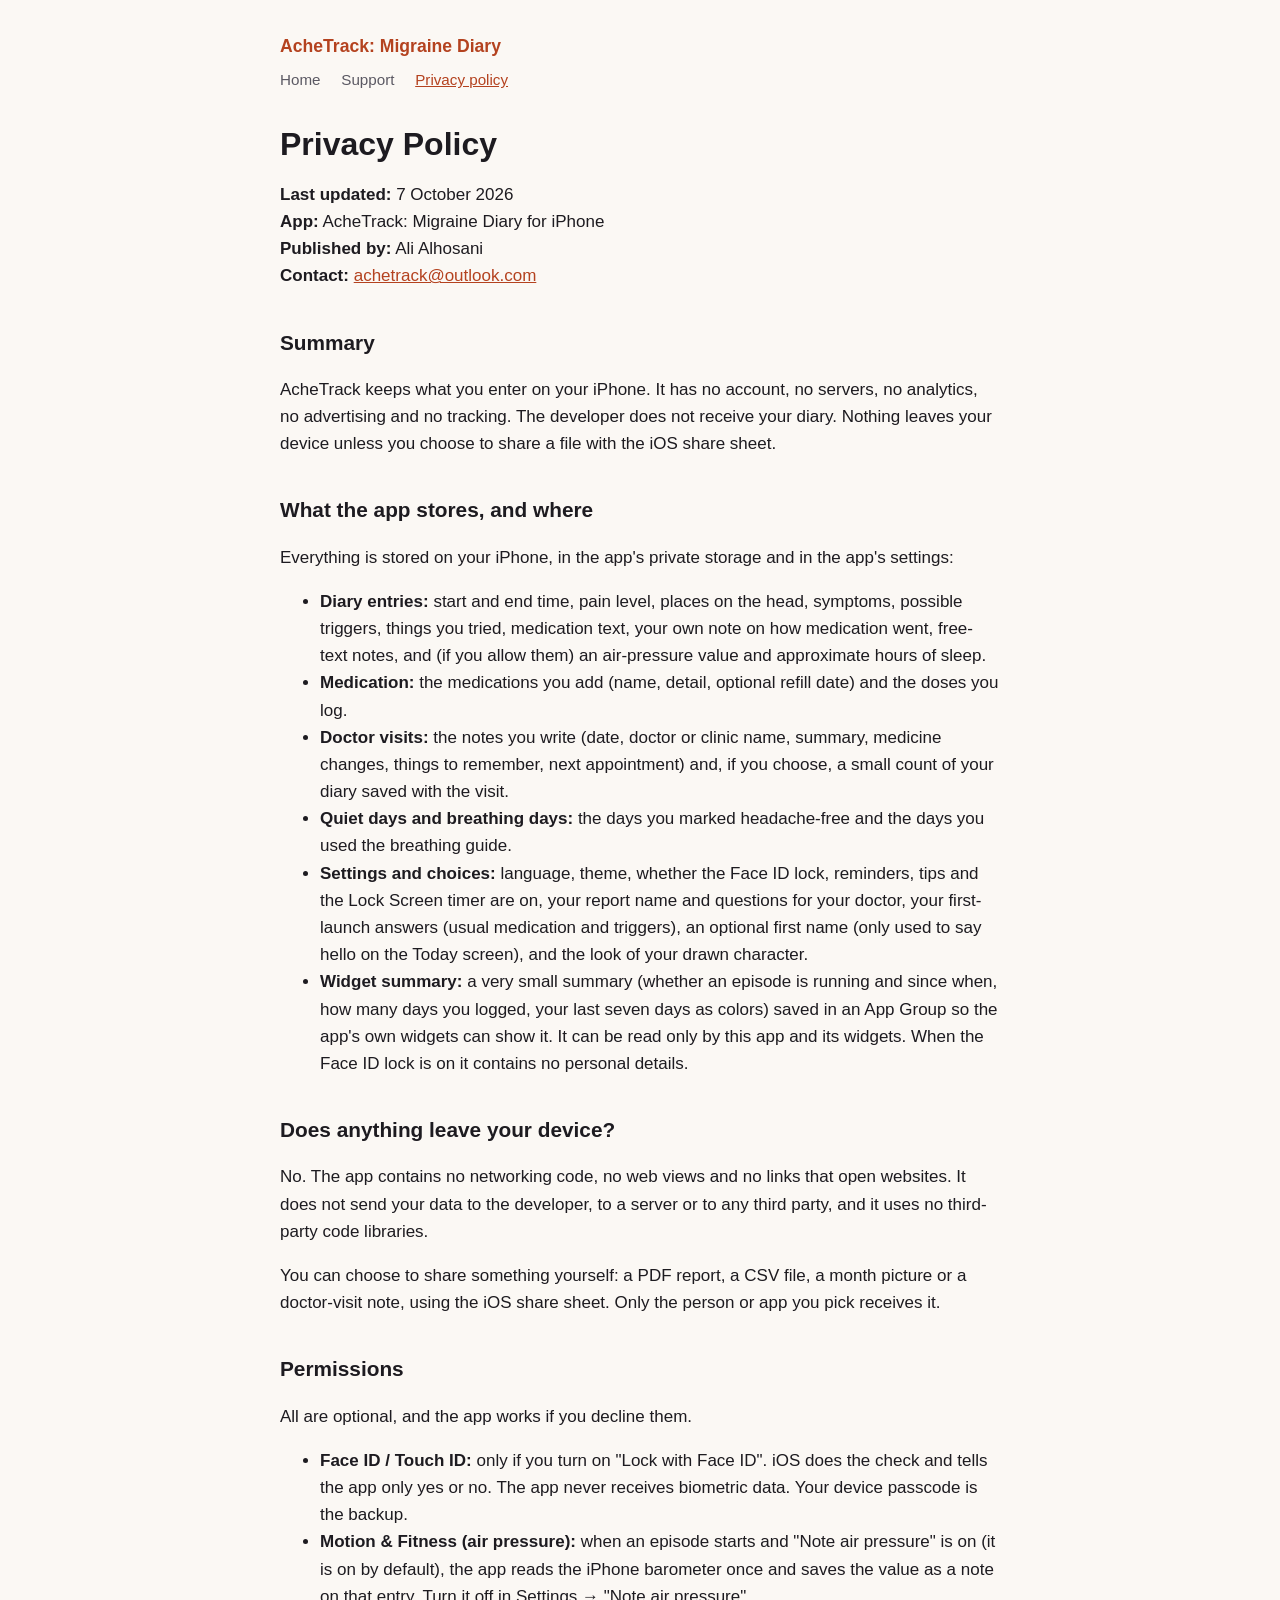
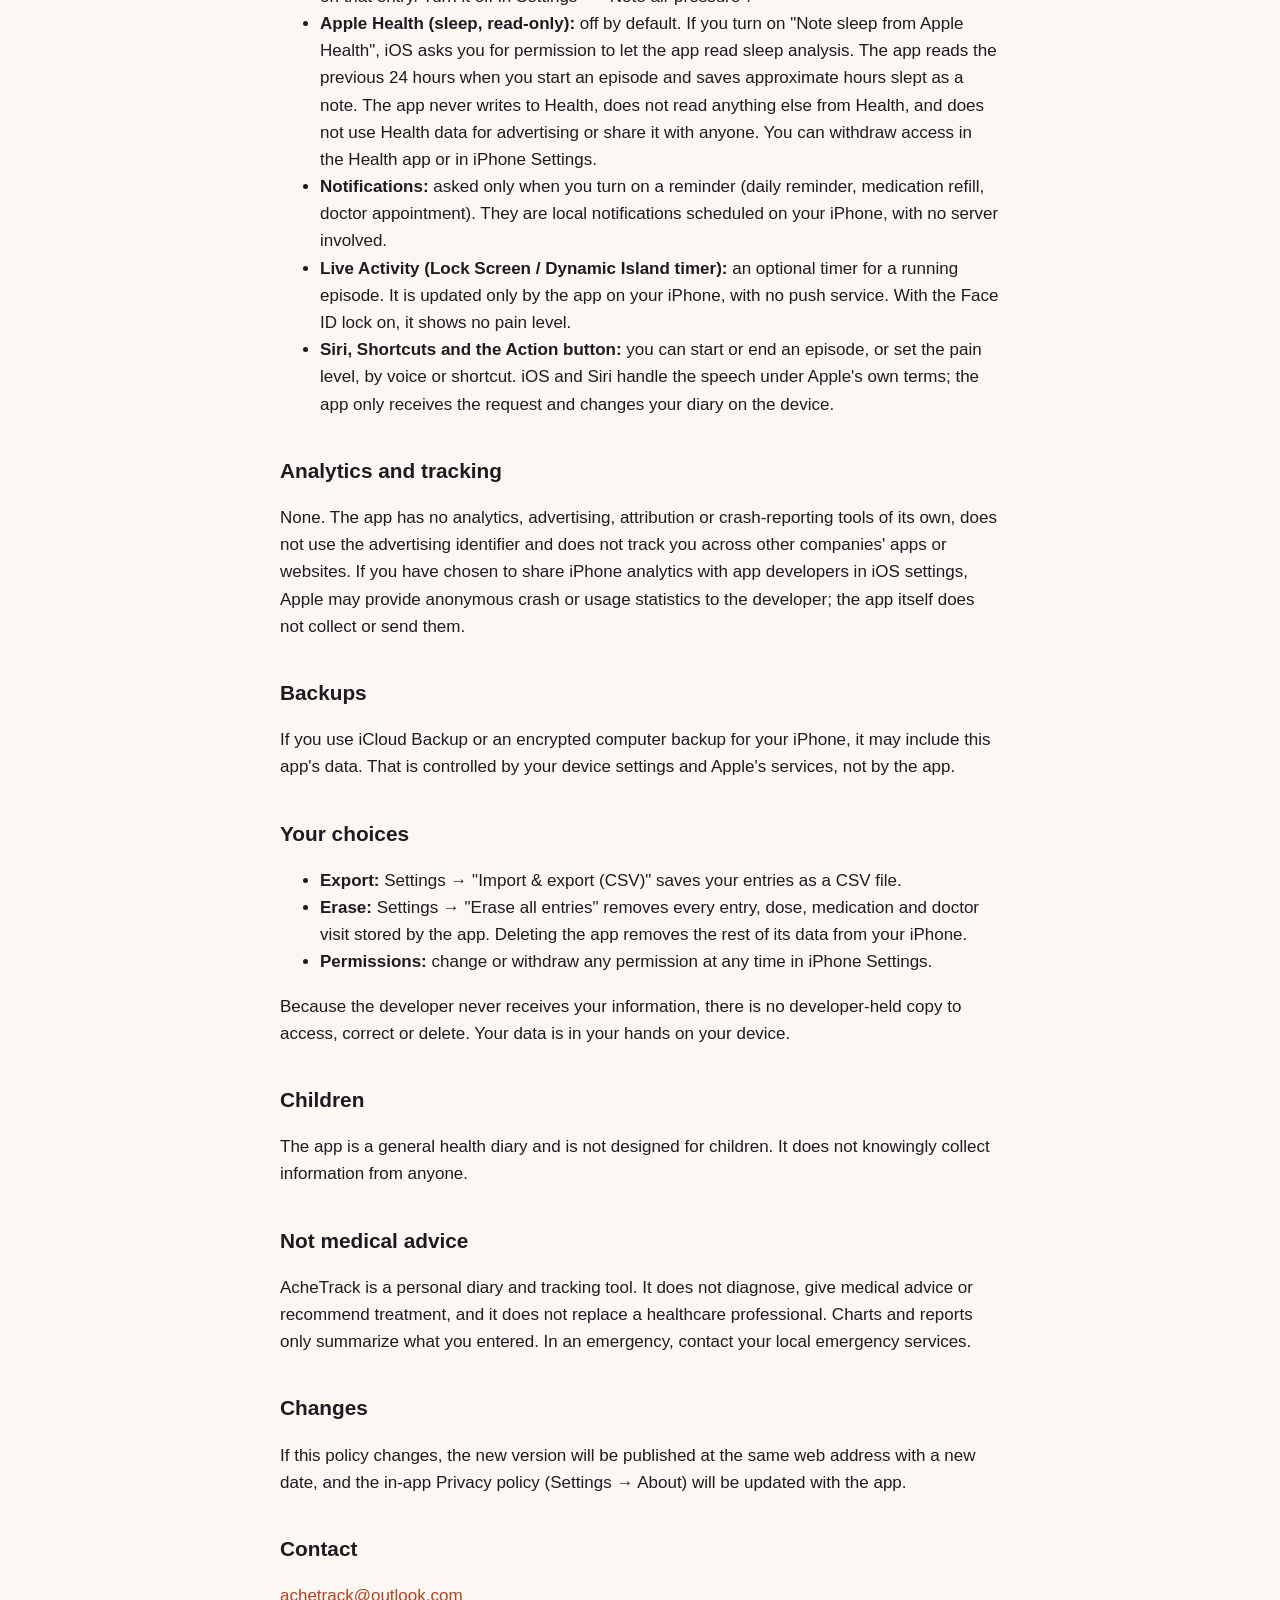
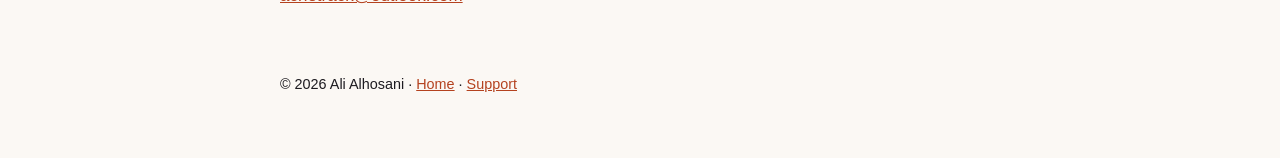
==== privacy.html @ 53d3a809 "AcheTrack: Migraine Diary support and privacy pages" ====
<!doctype html>
<html lang="en">
<head>
<meta charset="utf-8">
<meta name="viewport" content="width=device-width, initial-scale=1">
<title>Privacy Policy – AcheTrack: Migraine Diary</title>
<meta name="description" content="Privacy policy for AcheTrack: Migraine Diary. Everything you enter stays on your iPhone.">
<link rel="stylesheet" href="styles.css">
</head>
<body>
<header>
  <a class="brand" href="index.html">AcheTrack: Migraine Diary</a>
  <nav>
    <a href="index.html">Home</a>
    <a href="support.html">Support</a>
    <a href="privacy.html" aria-current="page">Privacy policy</a>
  </nav>
</header>
<main>
  <h1>Privacy Policy</h1>
  <p><strong>Last updated:</strong> 7 October 2026<br>
  <strong>App:</strong> AcheTrack: Migraine Diary for iPhone<br>
  <strong>Published by:</strong> Ali Alhosani<br>
  <strong>Contact:</strong> <a href="mailto:achetrack@outlook.com">achetrack@outlook.com</a></p>

  <h2>Summary</h2>
  <p>AcheTrack keeps what you enter on your iPhone. It has no account, no servers, no analytics, no advertising and no tracking. The developer does not receive your diary. Nothing leaves your device unless you choose to share a file with the iOS share sheet.</p>

  <h2>What the app stores, and where</h2>
  <p>Everything is stored on your iPhone, in the app's private storage and in the app's settings:</p>
  <ul>
    <li><strong>Diary entries:</strong> start and end time, pain level, places on the head, symptoms, possible triggers, things you tried, medication text, your own note on how medication went, free-text notes, and (if you allow them) an air-pressure value and approximate hours of sleep.</li>
    <li><strong>Medication:</strong> the medications you add (name, detail, optional refill date) and the doses you log.</li>
    <li><strong>Doctor visits:</strong> the notes you write (date, doctor or clinic name, summary, medicine changes, things to remember, next appointment) and, if you choose, a small count of your diary saved with the visit.</li>
    <li><strong>Quiet days and breathing days:</strong> the days you marked headache-free and the days you used the breathing guide.</li>
    <li><strong>Settings and choices:</strong> language, theme, whether the Face ID lock, reminders, tips and the Lock Screen timer are on, your report name and questions for your doctor, your first-launch answers (usual medication and triggers), an optional first name (only used to say hello on the Today screen), and the look of your drawn character.</li>
    <li><strong>Widget summary:</strong> a very small summary (whether an episode is running and since when, how many days you logged, your last seven days as colors) saved in an App Group so the app's own widgets can show it. It can be read only by this app and its widgets. When the Face ID lock is on it contains no personal details.</li>
  </ul>

  <h2>Does anything leave your device?</h2>
  <p>No. The app contains no networking code, no web views and no links that open websites. It does not send your data to the developer, to a server or to any third party, and it uses no third-party code libraries.</p>
  <p>You can choose to share something yourself: a PDF report, a CSV file, a month picture or a doctor-visit note, using the iOS share sheet. Only the person or app you pick receives it.</p>

  <h2>Permissions</h2>
  <p>All are optional, and the app works if you decline them.</p>
  <ul>
    <li><strong>Face ID / Touch ID:</strong> only if you turn on "Lock with Face ID". iOS does the check and tells the app only yes or no. The app never receives biometric data. Your device passcode is the backup.</li>
    <li><strong>Motion &amp; Fitness (air pressure):</strong> when an episode starts and "Note air pressure" is on (it is on by default), the app reads the iPhone barometer once and saves the value as a note on that entry. Turn it off in Settings &rarr; "Note air pressure".</li>
    <li><strong>Apple Health (sleep, read-only):</strong> off by default. If you turn on "Note sleep from Apple Health", iOS asks you for permission to let the app read sleep analysis. The app reads the previous 24 hours when you start an episode and saves approximate hours slept as a note. The app never writes to Health, does not read anything else from Health, and does not use Health data for advertising or share it with anyone. You can withdraw access in the Health app or in iPhone Settings.</li>
    <li><strong>Notifications:</strong> asked only when you turn on a reminder (daily reminder, medication refill, doctor appointment). They are local notifications scheduled on your iPhone, with no server involved.</li>
    <li><strong>Live Activity (Lock Screen / Dynamic Island timer):</strong> an optional timer for a running episode. It is updated only by the app on your iPhone, with no push service. With the Face ID lock on, it shows no pain level.</li>
    <li><strong>Siri, Shortcuts and the Action button:</strong> you can start or end an episode, or set the pain level, by voice or shortcut. iOS and Siri handle the speech under Apple's own terms; the app only receives the request and changes your diary on the device.</li>
  </ul>

  <h2>Analytics and tracking</h2>
  <p>None. The app has no analytics, advertising, attribution or crash-reporting tools of its own, does not use the advertising identifier and does not track you across other companies' apps or websites. If you have chosen to share iPhone analytics with app developers in iOS settings, Apple may provide anonymous crash or usage statistics to the developer; the app itself does not collect or send them.</p>

  <h2>Backups</h2>
  <p>If you use iCloud Backup or an encrypted computer backup for your iPhone, it may include this app's data. That is controlled by your device settings and Apple's services, not by the app.</p>

  <h2>Your choices</h2>
  <ul>
    <li><strong>Export:</strong> Settings &rarr; "Import &amp; export (CSV)" saves your entries as a CSV file.</li>
    <li><strong>Erase:</strong> Settings &rarr; "Erase all entries" removes every entry, dose, medication and doctor visit stored by the app. Deleting the app removes the rest of its data from your iPhone.</li>
    <li><strong>Permissions:</strong> change or withdraw any permission at any time in iPhone Settings.</li>
  </ul>
  <p>Because the developer never receives your information, there is no developer-held copy to access, correct or delete. Your data is in your hands on your device.</p>

  <h2>Children</h2>
  <p>The app is a general health diary and is not designed for children. It does not knowingly collect information from anyone.</p>

  <h2>Not medical advice</h2>
  <p>AcheTrack is a personal diary and tracking tool. It does not diagnose, give medical advice or recommend treatment, and it does not replace a healthcare professional. Charts and reports only summarize what you entered. In an emergency, contact your local emergency services.</p>

  <h2>Changes</h2>
  <p>If this policy changes, the new version will be published at the same web address with a new date, and the in-app Privacy policy (Settings &rarr; About) will be updated with the app.</p>

  <h2>Contact</h2>
  <p><a href="mailto:achetrack@outlook.com">achetrack@outlook.com</a></p>
</main>
<footer>
  <p>&copy; 2026 Ali Alhosani &middot; <a href="index.html">Home</a> &middot; <a href="support.html">Support</a></p>
</footer>
</body>
</html>
---- styles.css ----
/* Plain static styles. No external fonts, scripts or trackers. */
:root {
  --bg: #fbf8f4;
  --card: #ffffff;
  --ink: #1d1b20;
  --muted: #5b5963;
  --accent: #b4421f;
  --line: #e6dfd6;
}
@media (prefers-color-scheme: dark) {
  :root {
    --bg: #101013;
    --card: #1a1a1f;
    --ink: #f1eee9;
    --muted: #a9a6b0;
    --accent: #ff9a6c;
    --line: #2b2b32;
  }
}
* { box-sizing: border-box; }
html { -webkit-text-size-adjust: 100%; }
body {
  margin: 0;
  background: var(--bg);
  color: var(--ink);
  font: 17px/1.6 -apple-system, BlinkMacSystemFont, "Segoe UI", Roboto, Helvetica, Arial, sans-serif;
}
header, main, footer { max-width: 760px; margin: 0 auto; padding: 0 20px; }
header { padding-top: 32px; padding-bottom: 8px; }
header .brand { font-size: 1.1rem; font-weight: 700; color: var(--accent); text-decoration: none; }
nav { margin-top: 6px; }
nav a { margin-right: 16px; color: var(--muted); text-decoration: none; font-size: 0.95rem; }
nav a:hover, nav a[aria-current="page"] { color: var(--accent); text-decoration: underline; }
h1 { font-size: 2rem; line-height: 1.2; margin: 24px 0 8px; }
h2 { font-size: 1.3rem; margin: 36px 0 8px; }
h3 { font-size: 1.05rem; margin: 22px 0 4px; }
p, li { color: var(--ink); }
.lead { font-size: 1.15rem; color: var(--muted); }
.note { background: var(--card); border: 1px solid var(--line); border-radius: 14px; padding: 14px 18px; margin: 20px 0; }
.todo { background: #fff3cd; color: #5c4400; border-radius: 6px; padding: 0 6px; font-weight: 600; }
@media (prefers-color-scheme: dark) { .todo { background: #4a3b00; color: #ffe08a; } }
a { color: var(--accent); }
details { background: var(--card); border: 1px solid var(--line); border-radius: 14px; padding: 12px 18px; margin: 10px 0; }
summary { cursor: pointer; font-weight: 600; }
details p, details ul, details ol { margin: 10px 0 4px; }
table { border-collapse: collapse; width: 100%; margin: 12px 0; font-size: 0.95rem; }
th, td { text-align: left; vertical-align: top; padding: 8px 10px; border-bottom: 1px solid var(--line); }
footer { padding-top: 32px; padding-bottom: 48px; color: var(--muted); font-size: 0.9rem; }
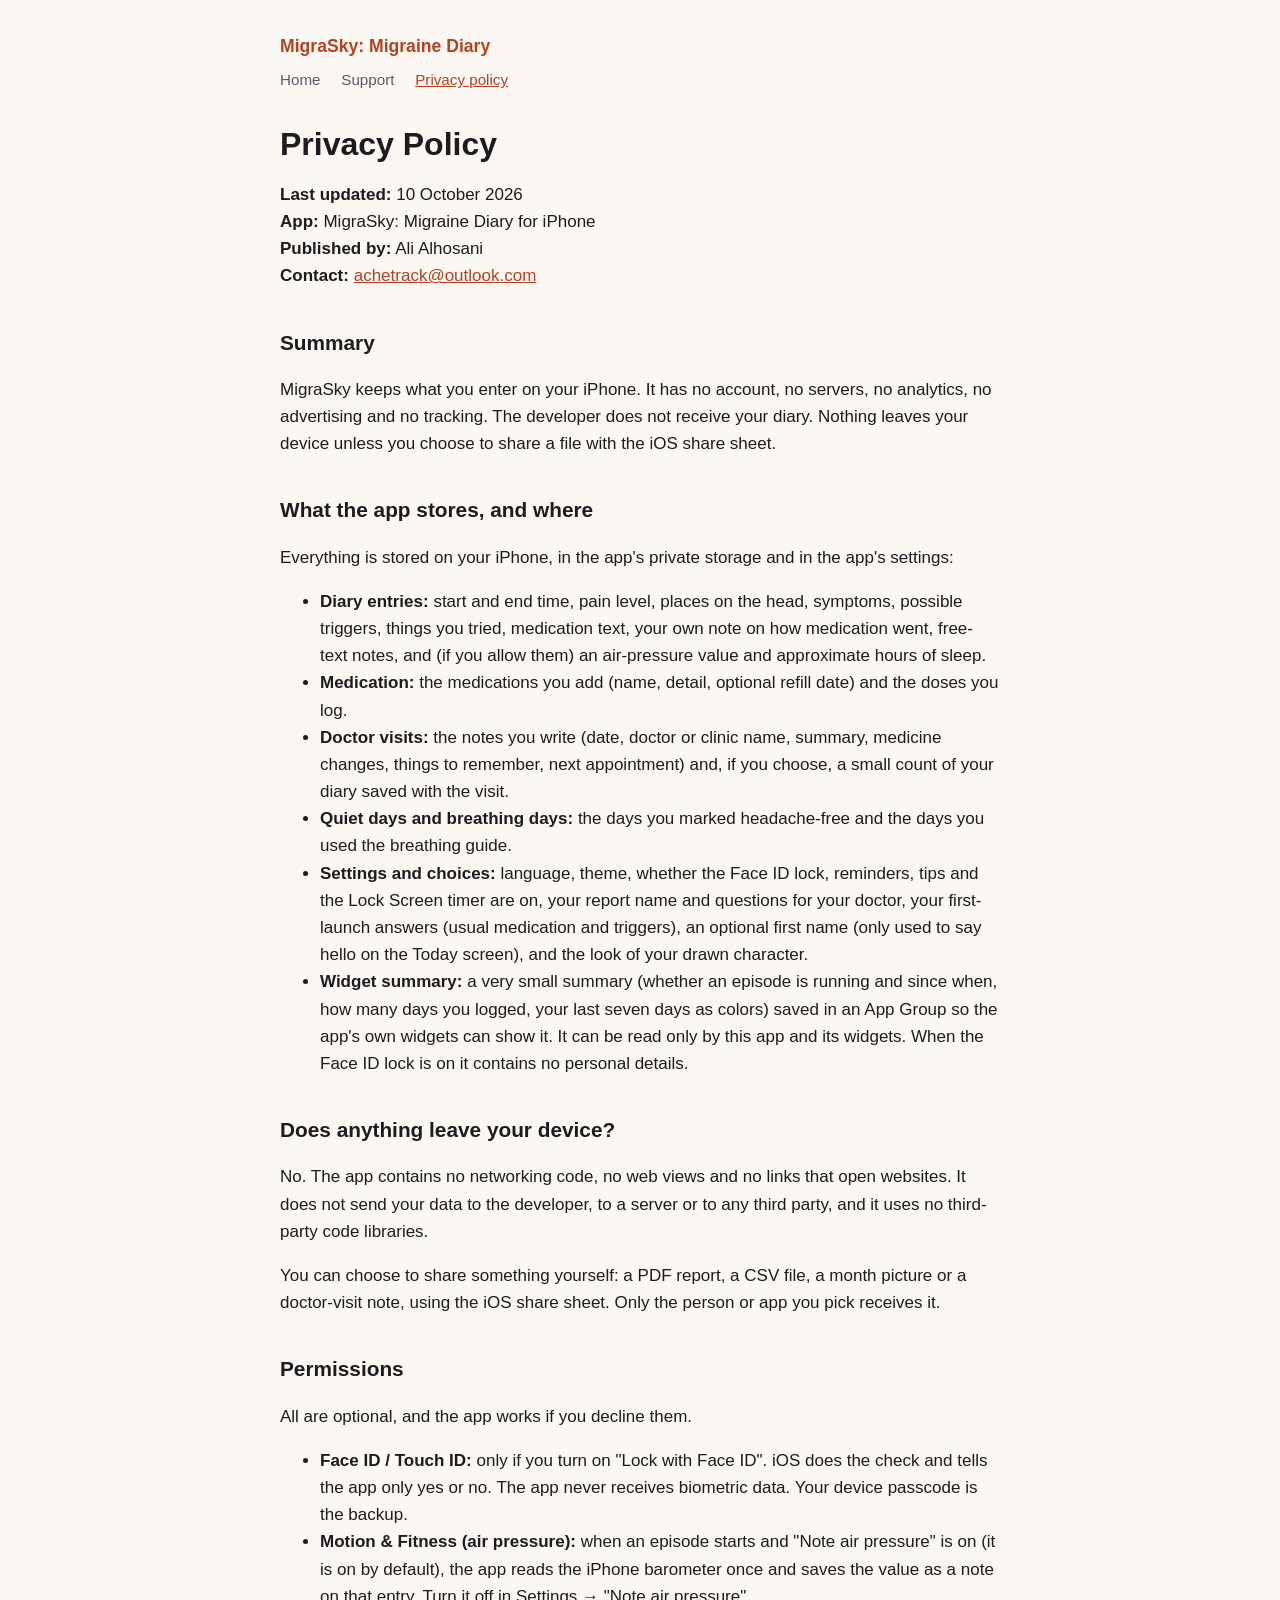
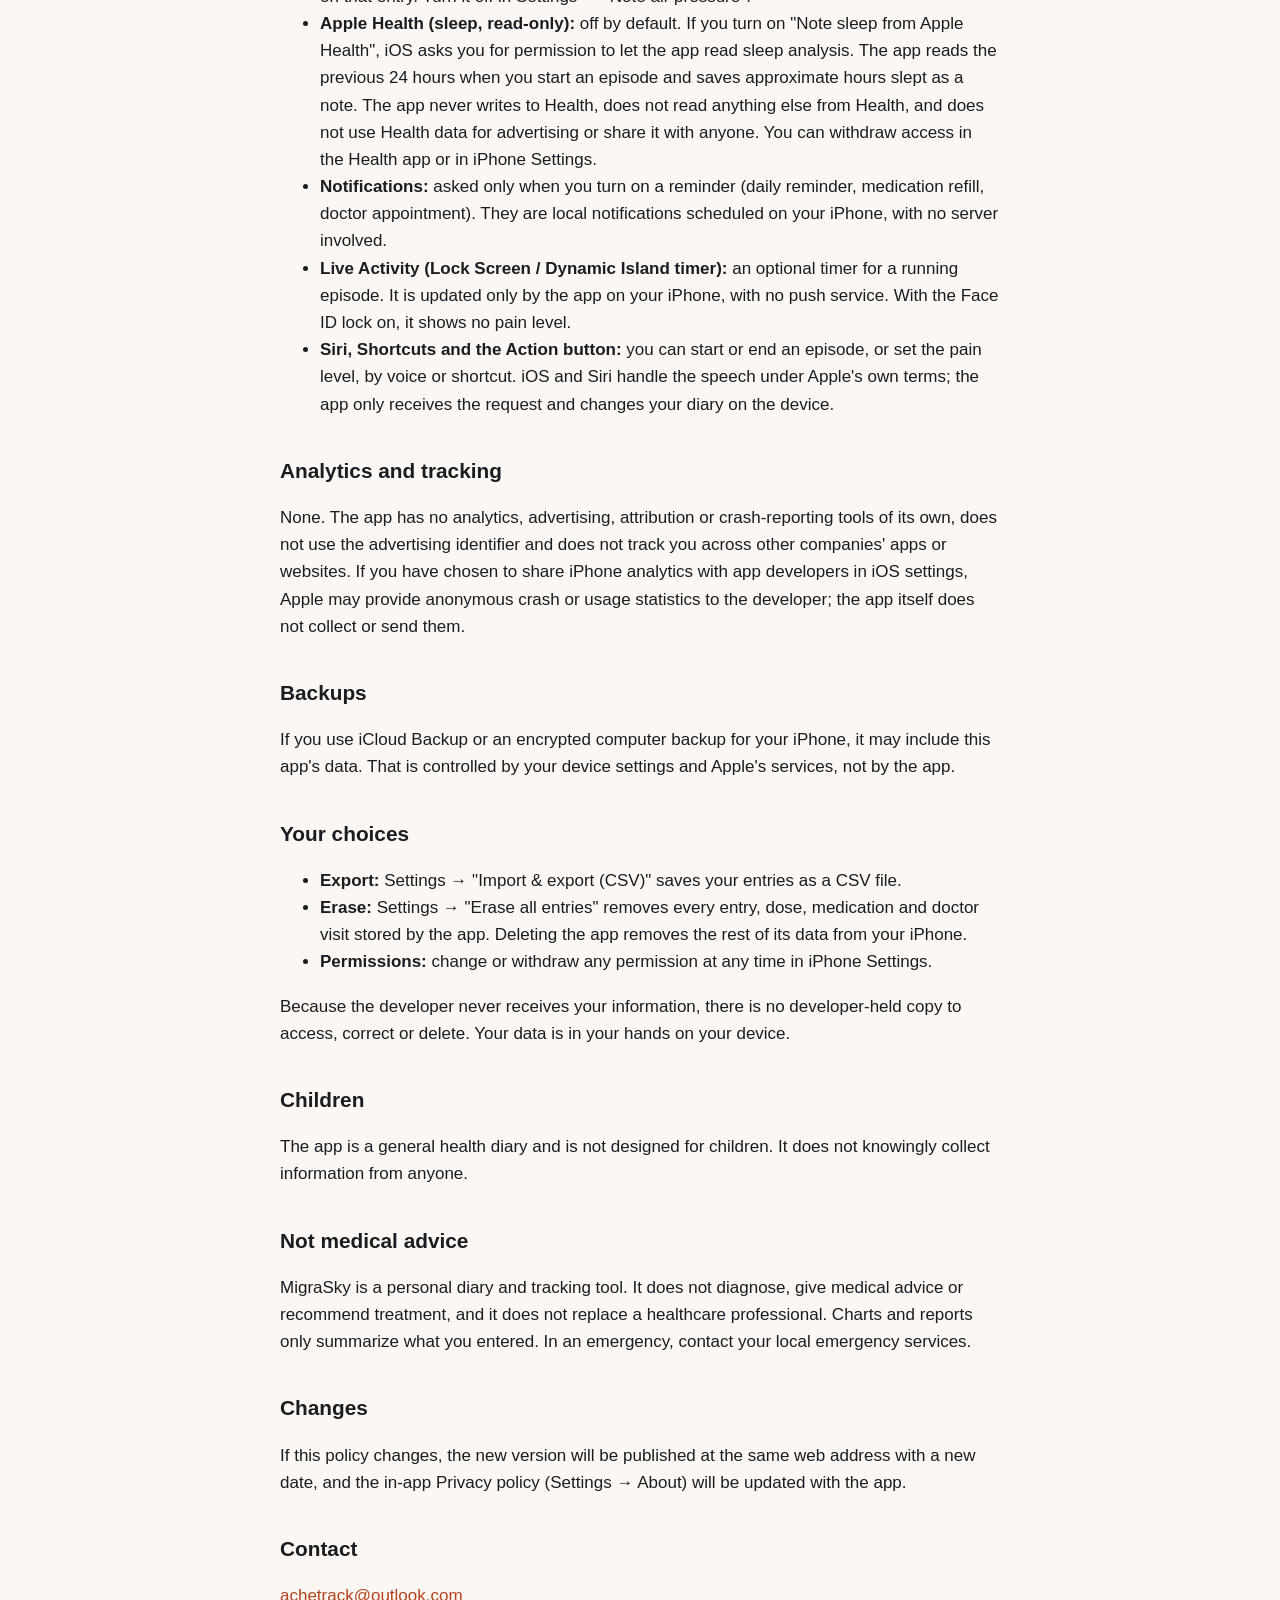
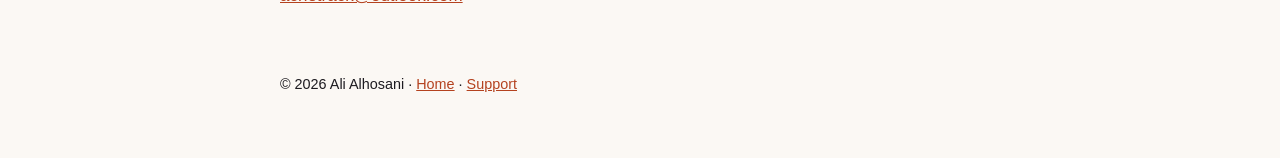
==== commit a31017cb: "Update public website branding to MigraSky" ====
--- a/privacy.html
+++ b/privacy.html
@@ -3,13 +3,13 @@
 <head>
 <meta charset="utf-8">
 <meta name="viewport" content="width=device-width, initial-scale=1">
-<title>Privacy Policy – AcheTrack: Migraine Diary</title>
-<meta name="description" content="Privacy policy for AcheTrack: Migraine Diary. Everything you enter stays on your iPhone.">
+<title>Privacy Policy – MigraSky: Migraine Diary</title>
+<meta name="description" content="Privacy policy for MigraSky: Migraine Diary. Everything you enter stays on your iPhone.">
 <link rel="stylesheet" href="styles.css">
 </head>
 <body>
 <header>
-  <a class="brand" href="index.html">AcheTrack: Migraine Diary</a>
+  <a class="brand" href="index.html">MigraSky: Migraine Diary</a>
   <nav>
     <a href="index.html">Home</a>
     <a href="support.html">Support</a>
@@ -18,13 +18,13 @@
 </header>
 <main>
   <h1>Privacy Policy</h1>
-  <p><strong>Last updated:</strong> 7 October 2026<br>
-  <strong>App:</strong> AcheTrack: Migraine Diary for iPhone<br>
+  <p><strong>Last updated:</strong> 10 October 2026<br>
+  <strong>App:</strong> MigraSky: Migraine Diary for iPhone<br>
   <strong>Published by:</strong> Ali Alhosani<br>
   <strong>Contact:</strong> <a href="mailto:achetrack@outlook.com">achetrack@outlook.com</a></p>
 
   <h2>Summary</h2>
-  <p>AcheTrack keeps what you enter on your iPhone. It has no account, no servers, no analytics, no advertising and no tracking. The developer does not receive your diary. Nothing leaves your device unless you choose to share a file with the iOS share sheet.</p>
+  <p>MigraSky keeps what you enter on your iPhone. It has no account, no servers, no analytics, no advertising and no tracking. The developer does not receive your diary. Nothing leaves your device unless you choose to share a file with the iOS share sheet.</p>
 
   <h2>What the app stores, and where</h2>
   <p>Everything is stored on your iPhone, in the app's private storage and in the app's settings:</p>
@@ -70,7 +70,7 @@
   <p>The app is a general health diary and is not designed for children. It does not knowingly collect information from anyone.</p>
 
   <h2>Not medical advice</h2>
-  <p>AcheTrack is a personal diary and tracking tool. It does not diagnose, give medical advice or recommend treatment, and it does not replace a healthcare professional. Charts and reports only summarize what you entered. In an emergency, contact your local emergency services.</p>
+  <p>MigraSky is a personal diary and tracking tool. It does not diagnose, give medical advice or recommend treatment, and it does not replace a healthcare professional. Charts and reports only summarize what you entered. In an emergency, contact your local emergency services.</p>
 
   <h2>Changes</h2>
   <p>If this policy changes, the new version will be published at the same web address with a new date, and the in-app Privacy policy (Settings &rarr; About) will be updated with the app.</p>
